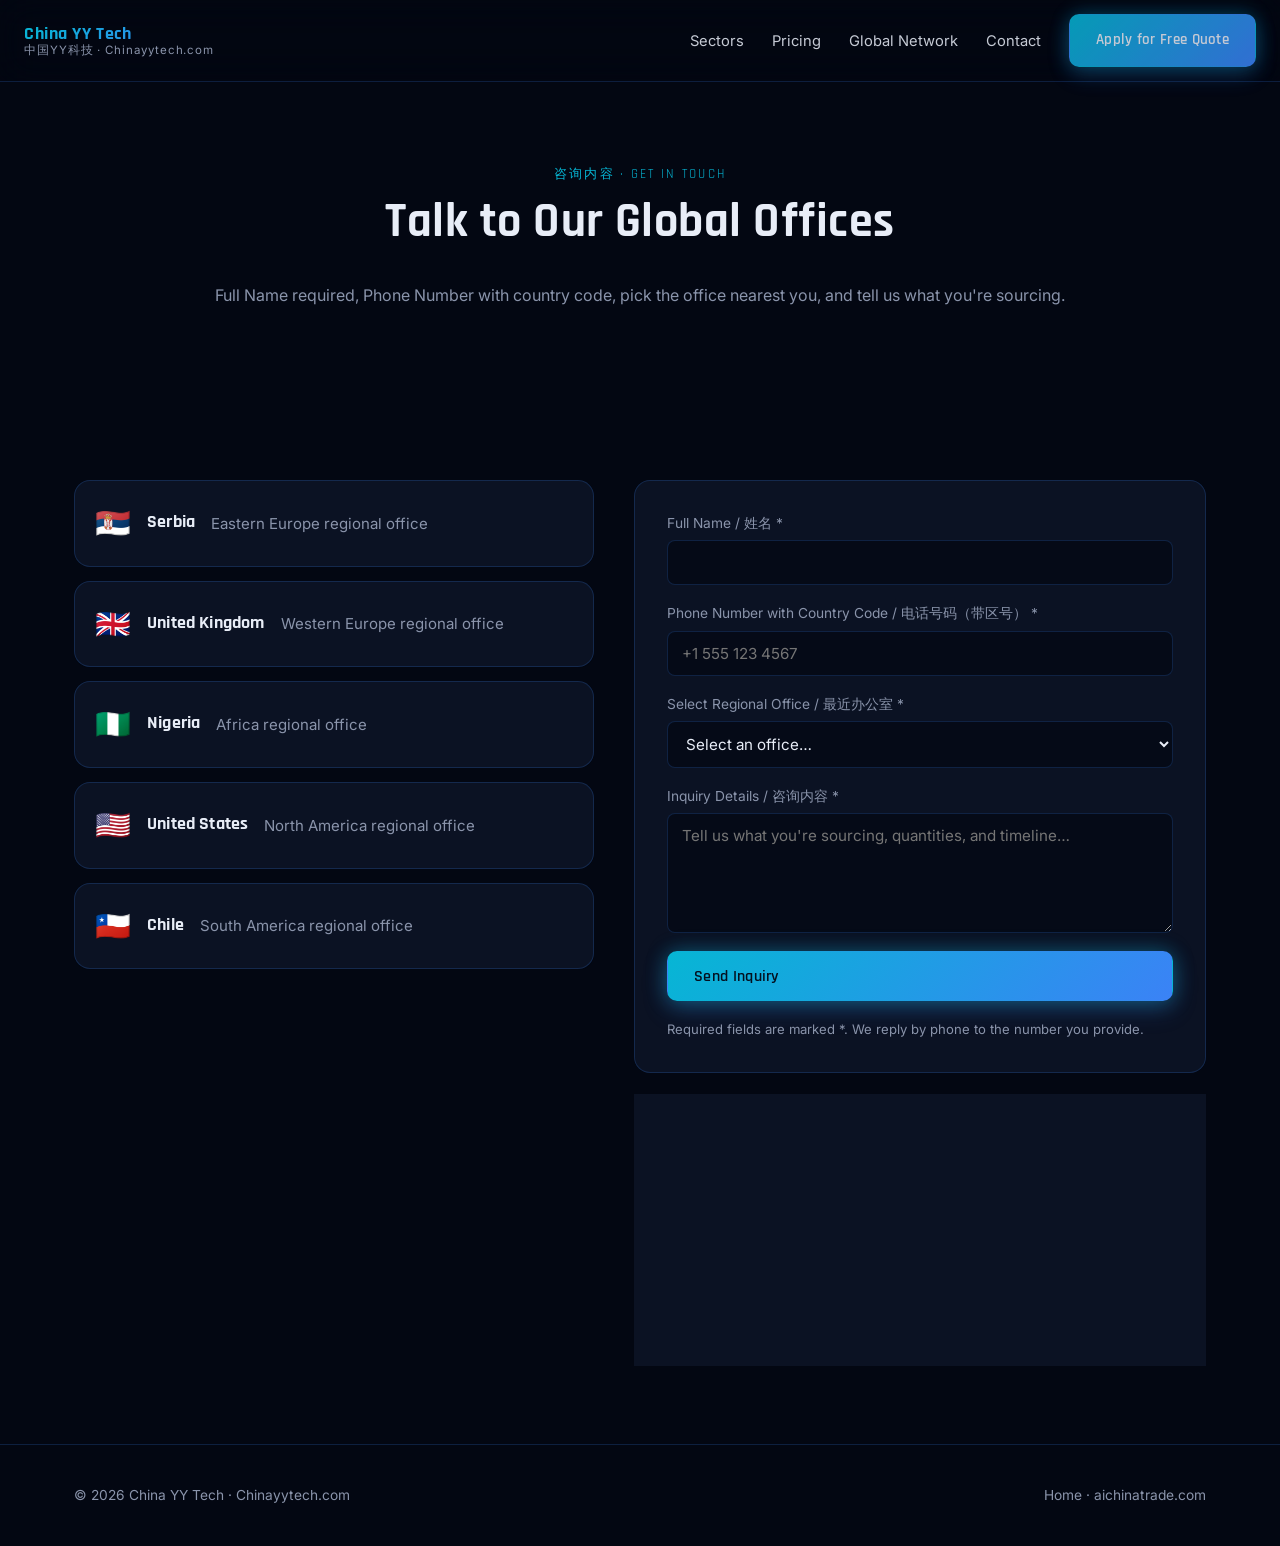
==== contact.html @ 6c22951a "Add Google Analytics (GA4 G-EFPZTMKESC) to both pages Placed high in <head>, after charset and viewp" ====
<!doctype html>
<html lang="en">
<head>
<meta charset="utf-8" />
<meta name="viewport" content="width=device-width, initial-scale=1" />
<!-- Google tag (gtag.js) -->
<script async src="https://www.googletagmanager.com/gtag/js?id=G-EFPZTMKESC"></script>
<script>
  window.dataLayer = window.dataLayer || [];
  function gtag(){dataLayer.push(arguments);}
  gtag('js', new Date());

  gtag('config', 'G-EFPZTMKESC');
</script>
<title>Contact | China YY Tech</title>
<meta name="description" content="Get a free factory-direct quotation from China YY Tech. Reach our regional offices in Serbia, the UK, Nigeria, the USA, or Chile." />
<link rel="preconnect" href="https://fonts.googleapis.com" />
<link rel="preconnect" href="https://fonts.gstatic.com" crossorigin />
<link href="https://fonts.googleapis.com/css2?family=Rajdhani:wght@600;700&family=Inter:wght@400;500;600&display=swap" rel="stylesheet" />
<link rel="stylesheet" href="css/style.css?v=__BUILD__" />
</head>
<body>

<nav class="nav">
  <div class="nav__brand">
    <strong>China YY Tech</strong>
    <span>中国YY科技 · Chinayytech.com</span>
  </div>
  <ul class="nav__links">
    <li><a href="index.html#sectors">Sectors</a></li>
    <li><a href="index.html#pricing">Pricing</a></li>
    <li><a href="index.html#network">Global Network</a></li>
    <li><a href="contact.html">Contact</a></li>
    <li><a class="btn btn-glow" href="https://www.aichinatrade.com" rel="noopener">Apply for Free Quote</a></li>
  </ul>
  <button class="nav__toggle" aria-label="Toggle navigation">☰</button>
</nav>

<header class="page-header">
  <div class="container">
    <span class="eyebrow">咨询内容 · Get in Touch</span>
    <h1>Talk to Our Global Offices</h1>
    <p>Full Name required, Phone Number with country code, pick the office nearest you, and tell us what you're sourcing.</p>
  </div>
</header>

<section>
  <div class="container contact-layout">
    <div class="offices-list">
      <div class="card office-card glass">
        <div class="icon">🇷🇸</div>
        <h3>Serbia</h3>
        <p>Eastern Europe regional office</p>
      </div>
      <div class="card office-card glass">
        <div class="icon">🇬🇧</div>
        <h3>United Kingdom</h3>
        <p>Western Europe regional office</p>
      </div>
      <div class="card office-card glass">
        <div class="icon">🇳🇬</div>
        <h3>Nigeria</h3>
        <p>Africa regional office</p>
      </div>
      <div class="card office-card glass">
        <div class="icon">🇺🇸</div>
        <h3>United States</h3>
        <p>North America regional office</p>
      </div>
      <div class="card office-card glass">
        <div class="icon">🇨🇱</div>
        <h3>Chile</h3>
        <p>South America regional office</p>
      </div>
    </div>

    <div>
      <div class="form-card glass">
      <form class="contact-form" id="inquiry-form" action="https://formsubmit.co/info@chinayytech.com" method="POST">
      <input type="text" name="_honey" class="hp-field" tabindex="-1" autocomplete="off" />
      <input type="hidden" name="_subject" value="New Inquiry from Chinayytech.com" />
      <input type="hidden" name="_template" value="table" />
      <input type="hidden" name="_captcha" value="false" />
      <input type="hidden" name="_next" value="https://www.chinayytech.com/contact.html?sent=1" />

      <div class="field">
        <label for="full_name">Full Name / 姓名 *</label>
        <input id="full_name" name="full_name" type="text" required />
      </div>

      <div class="field">
        <label for="phone_number">Phone Number with Country Code / 电话号码（带区号） *</label>
        <input id="phone_number" name="phone_number" type="tel" placeholder="+1 555 123 4567" required />
      </div>

      <div class="field">
        <label for="target_office">Select Regional Office / 最近办公室 *</label>
        <select id="target_office" name="target_office" required>
          <option value="" disabled selected>Select an office…</option>
          <option value="Serbia (Eastern Europe)">Serbia (Eastern Europe)</option>
          <option value="United Kingdom (Western Europe)">United Kingdom (Western Europe)</option>
          <option value="Nigeria (Africa)">Nigeria (Africa)</option>
          <option value="United States (North America)">United States (North America)</option>
          <option value="Chile (South America)">Chile (South America)</option>
        </select>
      </div>

      <div class="field">
        <label for="message">Inquiry Details / 咨询内容 *</label>
        <textarea id="message" name="message" required placeholder="Tell us what you're sourcing, quantities, and timeline…"></textarea>
      </div>

      <p class="form-error" id="form-error" hidden></p>
      <button type="submit" class="btn btn-glow">Send Inquiry</button>
      <p class="form-note">Required fields are marked *. We reply by phone to the number you provide.</p>
      </form>

      <div class="form-success" id="thank-you" hidden>
        <div class="form-success__mark">✓</div>
        <h2>Thank You!</h2>
        <p>Your inquiry has been sent successfully. Our regional team will contact you shortly.</p>
      </div>
      </div>

      <div class="wecom glass">
        <div class="wecom__qr">
          <img src="assets/img/wecom-qr.svg" alt="Scan to reach China YY Tech on WeChat Work" width="160" height="160" />
        </div>
        <div class="wecom__body">
          <span class="wecom__tag">企业微信 · WeChat Work</span>
          <h3>Talk to us on WeChat Work</h3>
          <p>扫码添加企业微信,直接与我们的团队对话。Scan the code with WeChat to reach our team directly — or tap the button on mobile.</p>
          <a class="btn btn-glow" href="https://work.weixin.qq.com/company/WgqGXx51LaW_o-L1_eeRPQ?wws=12289" target="_blank" rel="noopener noreferrer">
            打开企业微信 / Open WeChat Work
          </a>
        </div>
      </div>

    </div>
  </div>
</section>

<footer>
  <div class="container">
    <span>© <span id="year"></span> China YY Tech · Chinayytech.com</span>
    <span><a href="index.html">Home</a> · <a href="https://www.aichinatrade.com" rel="noopener">aichinatrade.com</a></span>
  </div>
</footer>

<script type="module" src="js/main.js?v=__BUILD__"></script>
</body>
</html>
---- css/style.css ----
:root {
  --bg: #030712;
  --bg-elevated: #0a1120;
  --glass: rgba(15, 23, 42, 0.75);
  --glass-light: rgba(15, 23, 42, 0.5);
  --border: rgba(59, 130, 246, 0.2);
  --border-hover: rgba(6, 182, 212, 0.55);
  --text: #e8edf7;
  --text-dim: #8a94ab;
  --blue: #3b82f6;
  --cyan: #06b6d4;
  --gold: #f59e0b;
  --gold-bright: #ffc04d;
  --ok: #34d399;
  --max-w: 1180px;
  --font-display: "Rajdhani", "Inter", sans-serif;
  --font-body: "Inter", -apple-system, BlinkMacSystemFont, sans-serif;
}

* { box-sizing: border-box; }

html { scroll-behavior: smooth; }

body {
  margin: 0;
  background: var(--bg);
  color: var(--text);
  font-family: var(--font-body);
  line-height: 1.55;
  -webkit-font-smoothing: antialiased;
}

h1, h2, h3, h4 {
  font-family: var(--font-display);
  font-weight: 700;
  letter-spacing: 0.01em;
  margin: 0 0 0.5em;
  color: var(--text);
}

p { margin: 0 0 1em; color: var(--text-dim); }

a { color: var(--cyan); text-decoration: none; }

img, canvas { display: block; max-width: 100%; }

.container {
  max-width: var(--max-w);
  margin: 0 auto;
  padding: 0 24px;
}

/* ---------- Glass primitive ---------- */
.glass {
  background: var(--glass);
  border: 1px solid var(--border);
  border-radius: 16px;
  backdrop-filter: blur(16px);
  -webkit-backdrop-filter: blur(16px);
  transition: border-color 0.2s ease, box-shadow 0.2s ease, transform 0.2s ease;
}
.glass:hover {
  border-color: var(--border-hover);
  box-shadow: 0 0 32px rgba(6, 182, 212, 0.12);
}

/* ---------- Nav ---------- */
.nav {
  position: fixed;
  top: 0;
  left: 0;
  right: 0;
  z-index: 50;
  display: flex;
  align-items: center;
  justify-content: space-between;
  padding: 14px 24px;
  background: rgba(3, 7, 18, 0.55);
  border-bottom: 1px solid var(--border);
  backdrop-filter: blur(18px);
  -webkit-backdrop-filter: blur(18px);
}

.nav__brand {
  display: flex;
  flex-direction: column;
  line-height: 1.1;
  color: var(--text);
}
.nav__brand strong {
  font-family: var(--font-display);
  font-size: 1.15rem;
  letter-spacing: 0.03em;
  background: linear-gradient(135deg, var(--cyan), var(--blue));
  -webkit-background-clip: text;
  background-clip: text;
  color: transparent;
}
.nav__brand span { font-size: 0.72rem; color: var(--text-dim); letter-spacing: 0.08em; }

.nav__links {
  display: flex;
  align-items: center;
  gap: 28px;
  list-style: none;
  margin: 0;
  padding: 0;
}
.nav__links a {
  color: var(--text);
  font-size: 0.92rem;
  opacity: 0.85;
}
.nav__links a:hover { opacity: 1; color: var(--cyan); }

.nav__toggle {
  display: none;
  background: none;
  border: 1px solid var(--border);
  border-radius: 8px;
  color: var(--text);
  padding: 8px 10px;
  cursor: pointer;
}

@media (max-width: 860px) {
  .nav__links {
    position: fixed;
    inset: 64px 16px auto 16px;
    flex-direction: column;
    align-items: flex-start;
    gap: 18px;
    background: var(--glass);
    border: 1px solid var(--border);
    border-radius: 12px;
    padding: 20px;
    backdrop-filter: blur(20px);
    transform: translateY(-12px);
    opacity: 0;
    pointer-events: none;
    transition: 0.2s ease;
  }
  .nav__links.is-open {
    transform: translateY(0);
    opacity: 1;
    pointer-events: auto;
  }
  .nav__toggle { display: inline-flex; }
}

/* ---------- Buttons ---------- */
.btn {
  display: inline-flex;
  align-items: center;
  gap: 8px;
  padding: 14px 26px;
  border-radius: 10px;
  font-family: var(--font-display);
  font-weight: 600;
  font-size: 0.98rem;
  letter-spacing: 0.02em;
  cursor: pointer;
  border: 1px solid transparent;
  transition: transform 0.15s ease, box-shadow 0.15s ease;
}
.btn:hover { transform: translateY(-1px); }
.btn-glow {
  background: linear-gradient(135deg, var(--cyan), var(--blue));
  color: #04101f;
  box-shadow: 0 0 20px rgba(6, 182, 212, 0.35), 0 8px 24px rgba(59, 130, 246, 0.25);
}
.btn-glow:hover { box-shadow: 0 0 32px rgba(6, 182, 212, 0.55), 0 10px 30px rgba(59, 130, 246, 0.4); }
.btn-ghost {
  background: rgba(255,255,255,0.03);
  border-color: var(--border);
  color: var(--text);
}
.btn-ghost:hover { border-color: var(--border-hover); color: var(--cyan); }

.tooltip-wrap { position: relative; display: inline-flex; }
.tooltip-wrap .tooltip-bubble {
  position: absolute;
  bottom: calc(100% + 10px);
  left: 50%;
  transform: translateX(-50%) translateY(4px);
  background: var(--bg-elevated);
  border: 1px solid var(--border);
  color: var(--text);
  font-family: var(--font-body);
  font-weight: 400;
  font-size: 0.8rem;
  white-space: nowrap;
  padding: 8px 12px;
  border-radius: 8px;
  opacity: 0;
  pointer-events: none;
  transition: 0.15s ease;
}
.tooltip-wrap:hover .tooltip-bubble { opacity: 1; transform: translateX(-50%) translateY(0); }

/* ---------- Storyboard / 3D hero ---------- */
.storyboard {
  /* Scroll length sets playback speed: this height minus one viewport is the
     whole three-phase timeline. 320vh gave each phase only ~73vh, far too fast. */
  position: relative;
  height: 1200vh;
  background: #000;
}
@media (max-width: 820px) {
  .storyboard { height: 820vh; }
}
.storyboard__stage {
  position: sticky;
  top: 0;
  height: 100vh;
  width: 100%;
  overflow: hidden;
  /* Base layer under the canvas: the stage still reads as designed if WebGL never paints. */
  background:
    radial-gradient(ellipse 70% 50% at 50% 78%, rgba(245, 158, 11, 0.18), transparent 70%),
    radial-gradient(ellipse 80% 60% at 20% 30%, rgba(30, 95, 168, 0.35), transparent 70%),
    linear-gradient(180deg, #02040a 0%, #061024 45%, #0d2c4d 72%, #02040a 100%);
}
#webgl { position: absolute; inset: 0; width: 100%; height: 100%; z-index: 0; }
.no-webgl #webgl { display: none; }

/* Vignette between the 3D scene and the copy. The subject is framed low, this
   darkens the upper band so the headline always has contrast behind it. */
.storyboard__scrim {
  position: absolute;
  inset: 0;
  z-index: 1;
  pointer-events: none;
  background:
    radial-gradient(ellipse 62% 34% at 50% 28%, rgba(3, 7, 18, 0.78), transparent 72%),
    linear-gradient(
      180deg,
      rgba(3, 7, 18, 0.9) 0%,
      rgba(3, 7, 18, 0.58) 26%,
      rgba(3, 7, 18, 0.06) 50%,
      rgba(3, 7, 18, 0.34) 80%,
      rgba(3, 7, 18, 0.82) 100%
    );
}

.storyboard__overlay {
  position: absolute;
  inset: 0;
  z-index: 2;
  text-align: center;
  pointer-events: none;
}
/* Explicit top/left rather than flex centring: these are absolutely positioned,
   so relying on the parent's justify-content would be fragile. */
.storyboard__caption {
  position: absolute;
  top: clamp(132px, 19vh, 210px);
  left: 50%;
  transform: translateX(-50%);
  width: min(720px, calc(100% - 40px));
  opacity: 0;
  transition: opacity 0.4s ease;
}
.storyboard__caption.is-active { opacity: 1; }
.storyboard__caption .eyebrow {
  color: var(--cyan);
  font-family: var(--font-display);
  letter-spacing: 0.18em;
  font-size: 0.8rem;
  text-transform: uppercase;
  margin-bottom: 10px;
  text-shadow: 0 2px 10px rgba(0, 0, 0, 0.9);
}
.storyboard__caption h1, .storyboard__caption h2 {
  font-size: clamp(1.8rem, 5vw, 3.2rem);
  text-shadow:
    0 2px 4px rgba(0, 0, 0, 0.92),
    0 6px 26px rgba(0, 0, 0, 0.85),
    0 0 70px rgba(0, 0, 0, 0.6);
}
.storyboard__caption p {
  color: #dbe3f0;
  font-size: 1.05rem;
  text-shadow: 0 2px 10px rgba(0, 0, 0, 0.95), 0 0 30px rgba(0, 0, 0, 0.8);
}

.storyboard__scroll-hint {
  position: absolute;
  bottom: 28px;
  left: 50%;
  transform: translateX(-50%);
  color: var(--text-dim);
  font-size: 0.8rem;
  letter-spacing: 0.1em;
  text-transform: uppercase;
  opacity: 0.7;
  animation: bob 2s ease-in-out infinite;
}
@keyframes bob { 0%,100% { transform: translate(-50%,0); } 50% { transform: translate(-50%,8px); } }

/* ---------- HUD phase indicator ---------- */
.hud-phases {
  position: absolute;
  top: 88px;
  left: 50%;
  transform: translateX(-50%);
  z-index: 3;
  display: flex;
  gap: 12px;
  pointer-events: none;
}
@media (max-width: 560px) {
  .hud-phases { gap: 6px; }
  .hud-phase { padding: 6px 10px; font-size: 0.66rem; }
}
.hud-phase {
  padding: 8px 16px;
  border-radius: 999px;
  font-family: var(--font-display);
  font-size: 0.78rem;
  letter-spacing: 0.08em;
  text-transform: uppercase;
  color: var(--text-dim);
  border: 1px solid var(--border);
  background: rgba(10, 17, 32, 0.55);
  backdrop-filter: blur(10px);
  transition: 0.3s ease;
}
.hud-phase.is-active {
  color: var(--cyan);
  border-color: var(--border-hover);
  box-shadow: 0 0 18px rgba(6, 182, 212, 0.3);
}

/* ---------- Sections ---------- */
section { padding: 96px 0; position: relative; }
.section-head { max-width: 680px; margin: 0 auto 56px; text-align: center; }
.section-head .eyebrow {
  display: inline-block;
  color: var(--cyan);
  font-family: var(--font-display);
  letter-spacing: 0.18em;
  font-size: 0.78rem;
  text-transform: uppercase;
  margin-bottom: 12px;
}
.section-head h2 { font-size: clamp(1.8rem, 3.6vw, 2.6rem); }

.grid-3 {
  display: grid;
  grid-template-columns: repeat(3, 1fr);
  gap: 24px;
}
@media (max-width: 860px) { .grid-3 { grid-template-columns: 1fr; } }

.card {
  padding: 28px;
}
.card .icon {
  width: 46px; height: 46px;
  border-radius: 12px;
  background: linear-gradient(135deg, var(--cyan), var(--blue));
  display: flex; align-items: center; justify-content: center;
  margin-bottom: 18px;
  font-size: 1.3rem;
  box-shadow: 0 0 16px rgba(6, 182, 212, 0.35);
}
.card h3 { font-size: 1.15rem; margin-bottom: 8px; }
.card p { margin: 0; font-size: 0.94rem; }

/* Symmetry here is structural: flex column + align-items center means every child
   is centred on the same axis and gets identical left/right space at any width. */
.pricing {
  background: radial-gradient(ellipse at top, rgba(6, 182, 212, 0.1), transparent 60%), var(--glass);
  padding: 56px 40px;
  display: flex;
  flex-direction: column;
  align-items: center;
  text-align: center;
}
.pricing > * { margin-left: auto; margin-right: auto; }
.pricing .eyebrow {
  display: block;
  color: var(--cyan);
  font-family: var(--font-display);
  letter-spacing: 0.18em;
  font-size: 0.78rem;
  text-transform: uppercase;
  margin: 0 auto 12px;
}
.pricing h2 { margin: 0 auto 26px; }
.pricing .formula {
  font-family: var(--font-display);
  font-size: clamp(1.05rem, 2.2vw, 1.55rem);
  line-height: 1.35;
  color: var(--gold-bright);
  background: rgba(245, 158, 11, 0.08);
  border: 1px solid rgba(245, 158, 11, 0.3);
  border-radius: 12px;
  padding: 20px 28px;
  width: 100%;
  max-width: 560px;
  margin: 0 auto 18px;
  text-align: center;
}
.pricing .formula small {
  display: block;
  font-family: var(--font-body);
  color: var(--text-dim);
  font-size: 0.8rem;
  margin-top: 8px;
  font-weight: 400;
}
.pricing .no-hidden {
  display: flex;
  align-items: center;
  justify-content: center;
  gap: 8px;
  color: var(--ok);
  font-size: 0.9rem;
  margin: 0 auto 30px;
  text-align: center;
}
.pricing .cta-row {
  display: flex;
  flex-direction: column;
  align-items: center;
  gap: 12px;
  width: 100%;
  margin: 0 auto;
}
.pricing .cta-note { font-size: 0.82rem; color: var(--text-dim); margin: 0 auto; max-width: 460px; }

@media (max-width: 640px) {
  .pricing { padding: 40px 20px; border-radius: 16px; }
  .pricing .formula { padding: 16px 18px; }
  .pricing .cta-row .btn { width: 100%; justify-content: center; text-align: center; }
}

.network {
  display: grid;
  grid-template-columns: repeat(5, 1fr);
  gap: 16px;
}
@media (max-width: 960px) { .network { grid-template-columns: repeat(2, 1fr); } }
@media (max-width: 560px) { .network { grid-template-columns: 1fr; } }
.network .office {
  display: block;
  padding: 20px;
  text-align: center;
  color: var(--text);
}
.network .office .flag { font-size: 1.8rem; margin-bottom: 6px; }
.network .office .region { font-size: 0.72rem; letter-spacing: 0.1em; text-transform: uppercase; color: var(--cyan); }
.network .office .place { font-family: var(--font-display); font-size: 1.1rem; margin-top: 4px; }

footer {
  border-top: 1px solid var(--border);
  padding: 40px 0;
  color: var(--text-dim);
  font-size: 0.86rem;
}
footer .container { display: flex; justify-content: space-between; align-items: center; flex-wrap: wrap; gap: 12px; }
footer a { color: var(--text-dim); }
footer a:hover { color: var(--cyan); }

/* ---------- Contact page ---------- */
.page-header { padding: 160px 0 60px; text-align: center; }
.page-header .eyebrow { color: var(--cyan); font-family: var(--font-display); letter-spacing: 0.18em; font-size: 0.8rem; text-transform: uppercase; }
.page-header h1 { font-size: clamp(2rem, 4.5vw, 3rem); }

.contact-layout {
  display: grid;
  grid-template-columns: 1fr 1.1fr;
  gap: 40px;
  align-items: start;
}
@media (max-width: 900px) { .contact-layout { grid-template-columns: 1fr; } }

.offices-list { display: flex; flex-direction: column; gap: 14px; }
.offices-list .card { display: flex; align-items: center; gap: 16px; padding: 20px; text-align: left; }
.offices-list .card .icon { margin-bottom: 0; flex-shrink: 0; background: none; box-shadow: none; font-size: 1.8rem; width: auto; height: auto; }
.offices-list .card h3 { margin-bottom: 2px; }
.offices-list .card p { margin: 0; }

.form-card { overflow: hidden; }

form.contact-form {
  padding: 32px;
  display: flex;
  flex-direction: column;
  gap: 18px;
}
.field { display: flex; flex-direction: column; gap: 6px; }
.field label { font-size: 0.86rem; color: var(--text-dim); }
.field input, .field select, .field textarea {
  background: rgba(3, 7, 18, 0.6);
  border: 1px solid var(--border);
  border-radius: 8px;
  padding: 12px 14px;
  color: var(--text);
  font-family: var(--font-body);
  font-size: 0.95rem;
}
.field input:focus, .field select:focus, .field textarea:focus {
  outline: none;
  border-color: var(--border-hover);
  box-shadow: 0 0 0 3px rgba(6, 182, 212, 0.15);
}
.field textarea { min-height: 120px; resize: vertical; }
.hp-field { position: absolute; left: -9999px; opacity: 0; }

.form-note { font-size: 0.82rem; color: var(--text-dim); margin: 0; }

.form-success {
  padding: 64px 32px;
  text-align: center;
}
.form-success__mark {
  width: 64px;
  height: 64px;
  margin: 0 auto 20px;
  border-radius: 50%;
  display: flex;
  align-items: center;
  justify-content: center;
  font-size: 1.9rem;
  color: #04101f;
  background: linear-gradient(135deg, #6ee7b7, var(--ok));
  box-shadow: 0 0 30px rgba(52, 211, 153, 0.45);
}
.form-success h2 { font-size: 1.6rem; margin-bottom: 10px; }
.form-success p { max-width: 380px; margin: 0 auto; }

/* ---------- WeChat Work card ---------- */
.wecom {
  display: flex;
  align-items: center;
  gap: 26px;
  padding: 26px;
  margin-top: 22px;
}
.wecom__qr {
  flex: 0 0 160px;
  width: 160px;
  height: 160px;
  padding: 10px;
  border-radius: 12px;
  background: #fff;
  line-height: 0;
}
.wecom__qr img { width: 100%; height: 100%; display: block; }
.wecom__body { min-width: 0; }
.wecom__tag {
  display: block;
  color: var(--cyan);
  font-family: var(--font-display);
  letter-spacing: 0.14em;
  font-size: 0.74rem;
  text-transform: uppercase;
  margin-bottom: 6px;
}
.wecom__body h3 { font-size: 1.2rem; margin-bottom: 8px; }
.wecom__body p { font-size: 0.9rem; margin-bottom: 16px; }

@media (max-width: 640px) {
  .wecom { flex-direction: column; align-items: flex-start; gap: 18px; }
  .wecom__qr { align-self: center; }
  .wecom .btn { width: 100%; justify-content: center; }
}

.form-error {
  background: rgba(239, 68, 68, 0.1);
  border: 1px solid rgba(239, 68, 68, 0.4);
  border-radius: 10px;
  padding: 12px 14px;
  color: #fca5a5;
  font-size: 0.86rem;
  margin: 0;
}
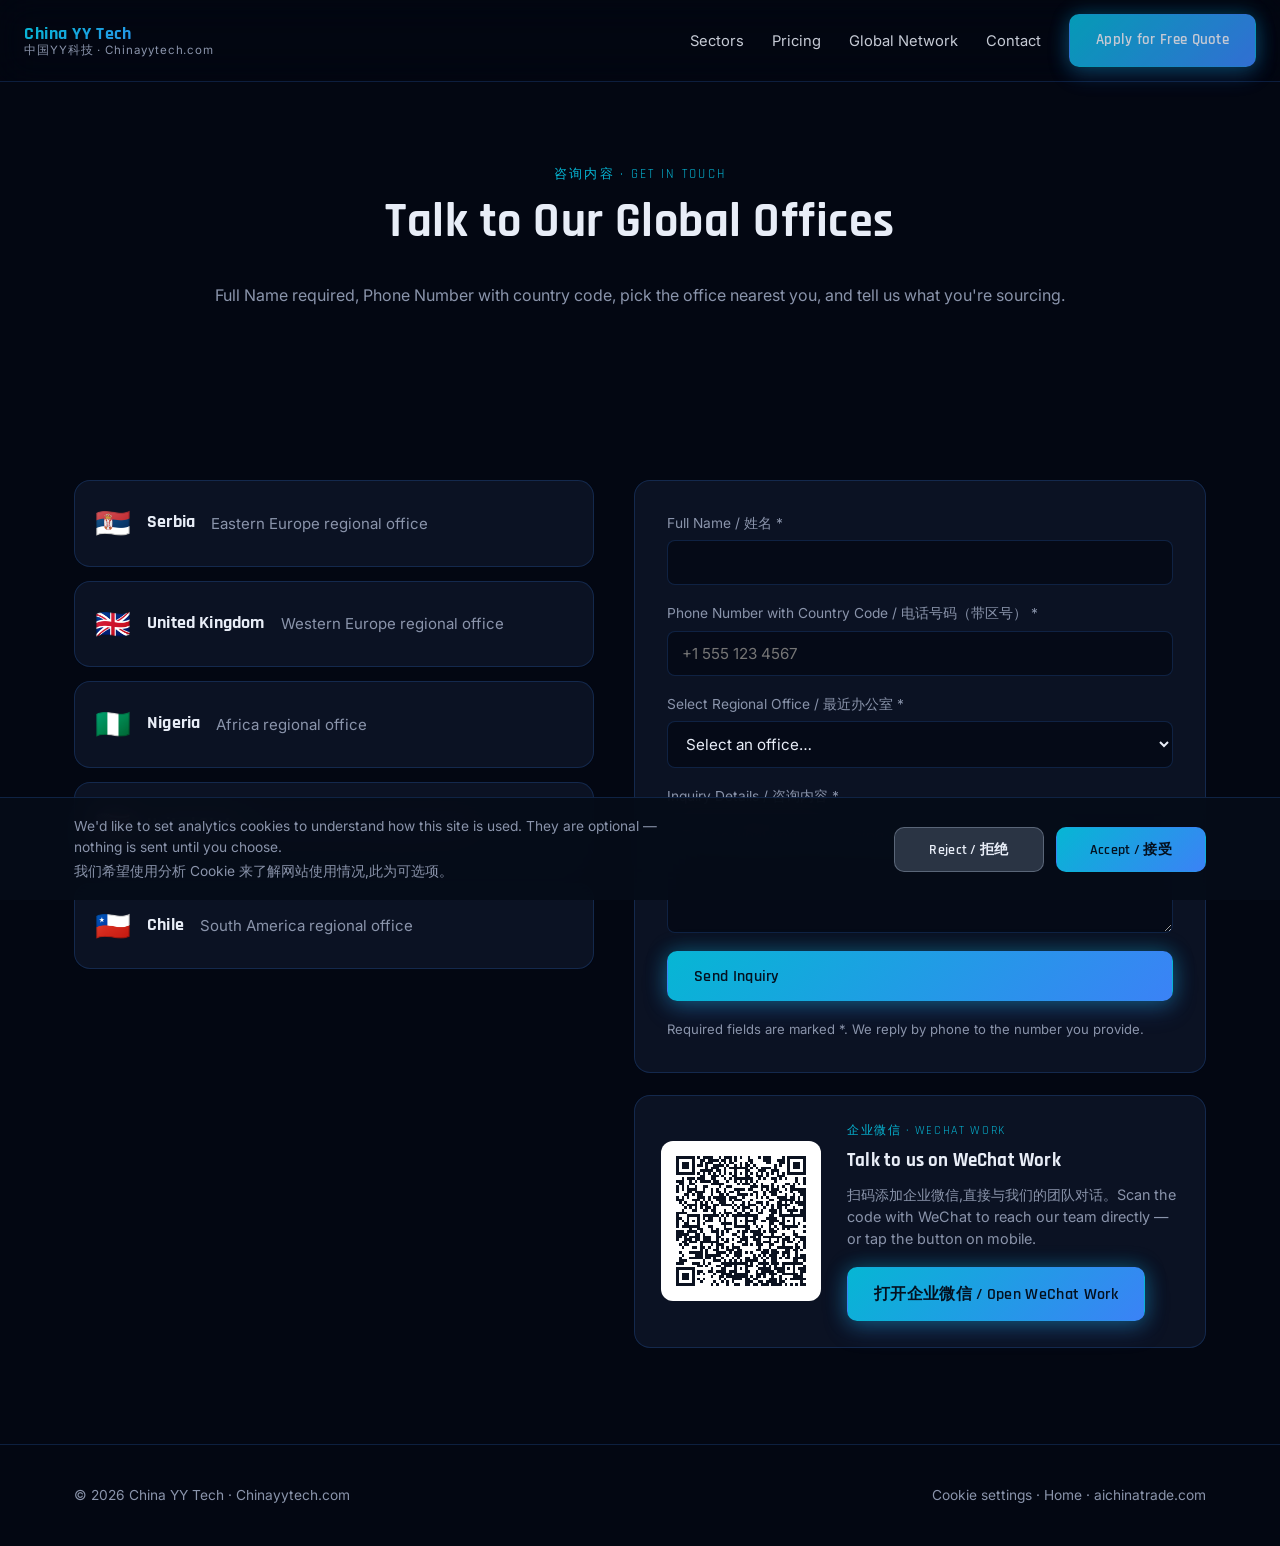
==== commit b23b1a28: "Gate Google Analytics behind a cookie consent banner GA4 was loading unconditionally, which does not" ====
--- a/contact.html
+++ b/contact.html
@@ -3,14 +3,16 @@
 <head>
 <meta charset="utf-8" />
 <meta name="viewport" content="width=device-width, initial-scale=1" />
-<!-- Google tag (gtag.js) -->
-<script async src="https://www.googletagmanager.com/gtag/js?id=G-EFPZTMKESC"></script>
+<!-- Google tag (gtag.js) - gated on consent; the loader is injected by js/consent.js -->
 <script>
   window.dataLayer = window.dataLayer || [];
   function gtag(){dataLayer.push(arguments);}
-  gtag('js', new Date());
-
-  gtag('config', 'G-EFPZTMKESC');
+  gtag('consent', 'default', {
+    ad_storage: 'denied',
+    ad_user_data: 'denied',
+    ad_personalization: 'denied',
+    analytics_storage: 'denied'
+  });
 </script>
 <title>Contact | China YY Tech</title>
 <meta name="description" content="Get a free factory-direct quotation from China YY Tech. Reach our regional offices in Serbia, the UK, Nigeria, the USA, or Chile." />
@@ -143,10 +145,26 @@
 <footer>
   <div class="container">
     <span>© <span id="year"></span> China YY Tech · Chinayytech.com</span>
-    <span><a href="index.html">Home</a> · <a href="https://www.aichinatrade.com" rel="noopener">aichinatrade.com</a></span>
+    <span><a class="cookie-settings" href="#">Cookie settings</a> · <a href="index.html">Home</a> · <a href="https://www.aichinatrade.com" rel="noopener">aichinatrade.com</a></span>
   </div>
 </footer>
 
+<div class="cookie-banner" id="cookie-banner" role="dialog" aria-live="polite"
+     aria-label="Cookie preferences / Cookie 偏好设置" hidden>
+  <div class="cookie-banner__inner">
+    <p class="cookie-banner__text">
+      We'd like to set analytics cookies to understand how this site is used. They are
+      optional — nothing is sent until you choose.
+      <span lang="zh">我们希望使用分析 Cookie 来了解网站使用情况,此为可选项。</span>
+    </p>
+    <div class="cookie-banner__actions">
+      <button type="button" class="btn cookie-btn" id="cookie-reject">Reject / 拒绝</button>
+      <button type="button" class="btn cookie-btn cookie-btn--accept" id="cookie-accept">Accept / 接受</button>
+    </div>
+  </div>
+</div>
+
+<script defer src="js/consent.js?v=__BUILD__"></script>
 <script type="module" src="js/main.js?v=__BUILD__"></script>
 </body>
 </html>
--- a/css/style.css
+++ b/css/style.css
@@ -532,6 +532,61 @@
 .form-success h2 { font-size: 1.6rem; margin-bottom: 10px; }
 .form-success p { max-width: 380px; margin: 0 auto; }
 
+/* ---------- Cookie consent ---------- */
+.cookie-banner {
+  position: fixed;
+  left: 0;
+  right: 0;
+  bottom: 0;
+  z-index: 80;
+  background: rgba(6, 12, 24, 0.93);
+  border-top: 1px solid var(--border);
+  backdrop-filter: blur(18px);
+  -webkit-backdrop-filter: blur(18px);
+}
+.cookie-banner[hidden] { display: none; }
+.cookie-banner__inner {
+  max-width: var(--max-w);
+  margin: 0 auto;
+  padding: 18px 24px;
+  display: flex;
+  align-items: center;
+  justify-content: space-between;
+  gap: 24px;
+}
+.cookie-banner__text {
+  margin: 0;
+  font-size: 0.86rem;
+  color: var(--text-dim);
+  max-width: 68ch;
+}
+.cookie-banner__text span[lang="zh"] { display: block; margin-top: 2px; }
+.cookie-banner__actions { display: flex; gap: 12px; flex-shrink: 0; }
+
+/* Both options are the same size and weight: rejecting has to be as easy as
+   accepting, so the decline button is not a faint ghost. */
+.cookie-btn {
+  min-width: 150px;
+  justify-content: center;
+  padding: 12px 20px;
+  font-size: 0.9rem;
+  background: var(--steel-light, #2a3444);
+  border-color: rgba(148, 163, 184, 0.45);
+  color: var(--text);
+}
+.cookie-btn:hover { border-color: var(--text-dim); }
+.cookie-btn--accept {
+  background: linear-gradient(135deg, var(--cyan), var(--blue));
+  border-color: transparent;
+  color: #04101f;
+}
+
+@media (max-width: 760px) {
+  .cookie-banner__inner { flex-direction: column; align-items: stretch; gap: 14px; padding: 16px 18px; }
+  .cookie-banner__actions { width: 100%; }
+  .cookie-btn { flex: 1; min-width: 0; }
+}
+
 /* ---------- WeChat Work card ---------- */
 .wecom {
   display: flex;
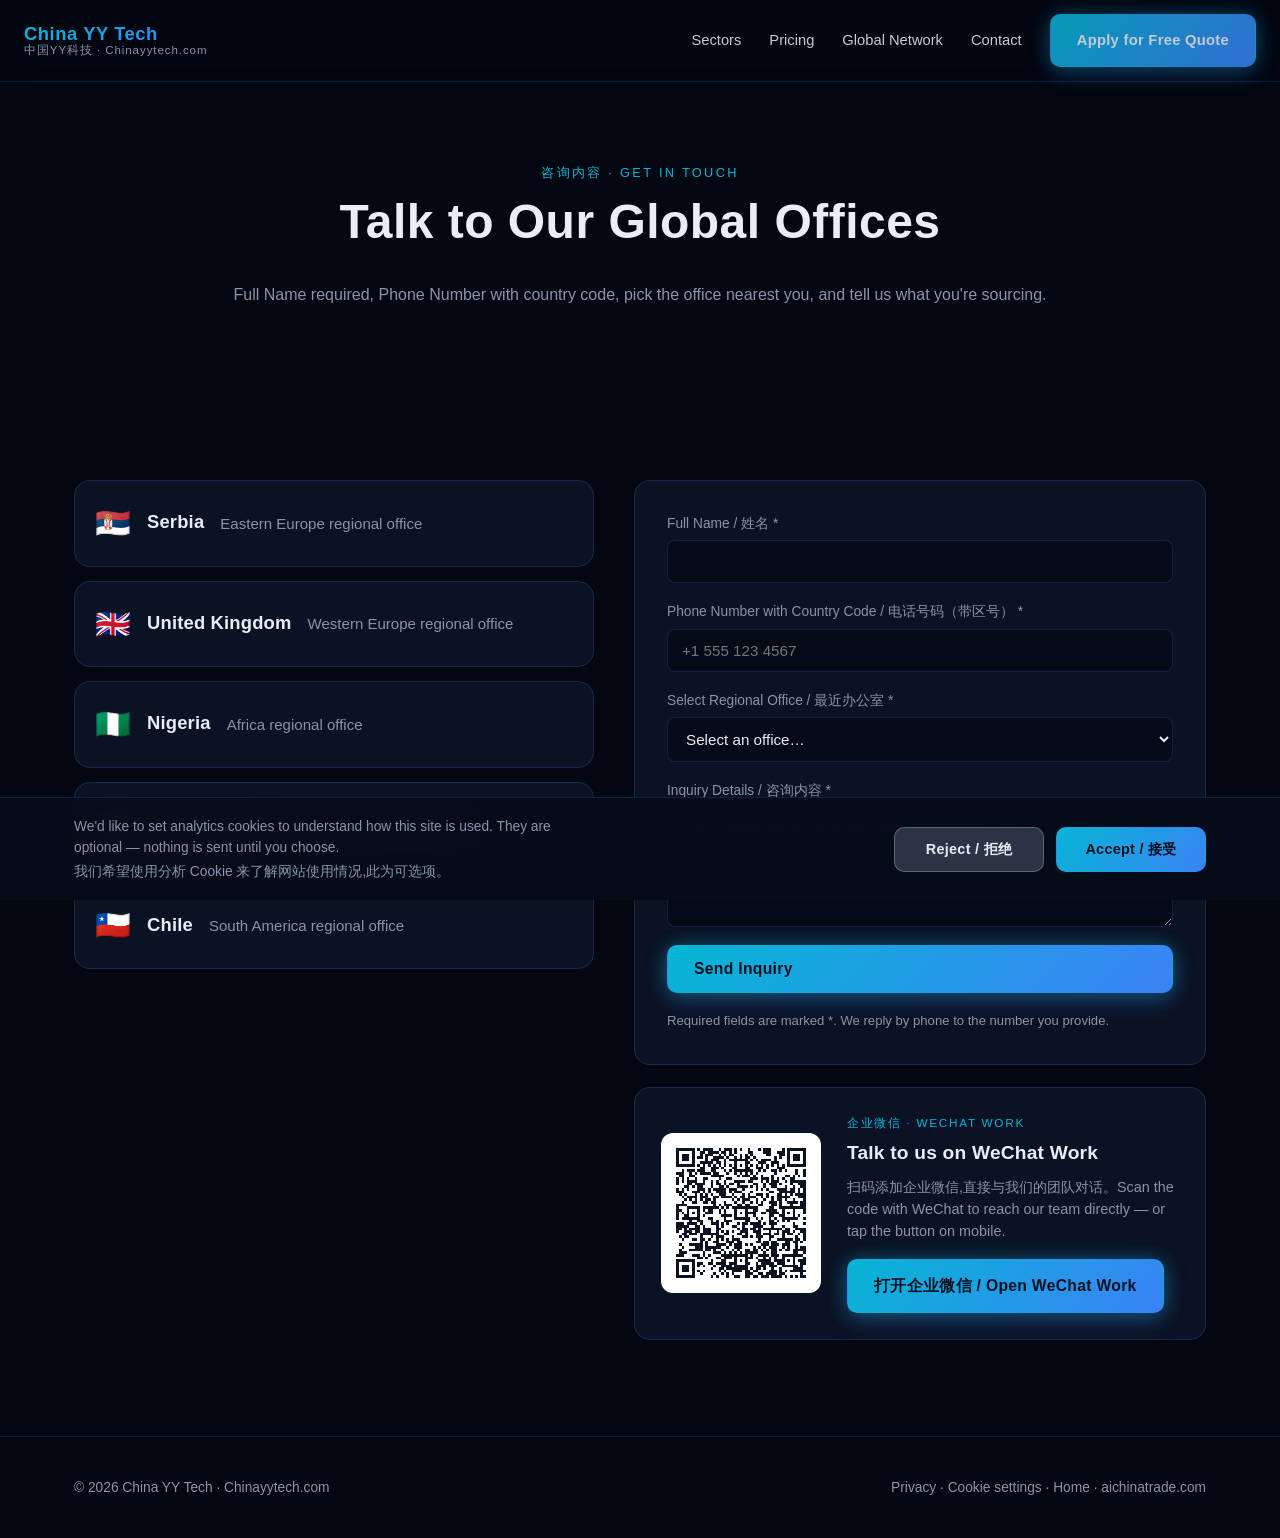
==== commit 38714c75: "Add privacy & cookie policy, and self-host the web fonts Self-hosting the fonts first, because the p" ====
--- a/contact.html
+++ b/contact.html
@@ -16,9 +16,7 @@
 </script>
 <title>Contact | China YY Tech</title>
 <meta name="description" content="Get a free factory-direct quotation from China YY Tech. Reach our regional offices in Serbia, the UK, Nigeria, the USA, or Chile." />
-<link rel="preconnect" href="https://fonts.googleapis.com" />
-<link rel="preconnect" href="https://fonts.gstatic.com" crossorigin />
-<link href="https://fonts.googleapis.com/css2?family=Rajdhani:wght@600;700&family=Inter:wght@400;500;600&display=swap" rel="stylesheet" />
+<link rel="stylesheet" href="css/fonts.css?v=__BUILD__" />
 <link rel="stylesheet" href="css/style.css?v=__BUILD__" />
 </head>
 <body>
@@ -145,7 +143,7 @@
 <footer>
   <div class="container">
     <span>© <span id="year"></span> China YY Tech · Chinayytech.com</span>
-    <span><a class="cookie-settings" href="#">Cookie settings</a> · <a href="index.html">Home</a> · <a href="https://www.aichinatrade.com" rel="noopener">aichinatrade.com</a></span>
+    <span><a href="privacy.html">Privacy</a> · <a class="cookie-settings" href="#">Cookie settings</a> · <a href="index.html">Home</a> · <a href="https://www.aichinatrade.com" rel="noopener">aichinatrade.com</a></span>
   </div>
 </footer>
 
--- a/css/fonts.css
+++ b/css/fonts.css
@@ -0,0 +1,102 @@
+/* Self-hosted so no visitor IP reaches Google before consent, and so the
+   site renders in mainland China where Google Fonts is unreachable. */
+
+/* latin-ext */
+@font-face {
+  font-family: 'Inter';
+  font-style: normal;
+  font-weight: 400;
+  font-display: swap;
+  src: url(../fonts/inter-400-latin-ext.woff2) format('woff2');
+  unicode-range: U+0100-02BA, U+02BD-02C5, U+02C7-02CC, U+02CE-02D7, U+02DD-02FF, U+0304, U+0308, U+0329, U+1D00-1DBF, U+1E00-1E9F, U+1EF2-1EFF, U+2020, U+20A0-20AB, U+20AD-20C4, U+2113, U+2C60-2C7F, U+A720-A7FF;
+}
+
+/* latin */
+@font-face {
+  font-family: 'Inter';
+  font-style: normal;
+  font-weight: 400;
+  font-display: swap;
+  src: url(../fonts/inter-400-latin.woff2) format('woff2');
+  unicode-range: U+0000-00FF, U+0131, U+0152-0153, U+02BB-02BC, U+02C6, U+02DA, U+02DC, U+0304, U+0308, U+0329, U+2000-206F, U+20AC, U+2122, U+2191, U+2193, U+2212, U+2215, U+FEFF, U+FFFD;
+}
+
+/* latin-ext */
+@font-face {
+  font-family: 'Inter';
+  font-style: normal;
+  font-weight: 500;
+  font-display: swap;
+  src: url(../fonts/inter-500-latin-ext.woff2) format('woff2');
+  unicode-range: U+0100-02BA, U+02BD-02C5, U+02C7-02CC, U+02CE-02D7, U+02DD-02FF, U+0304, U+0308, U+0329, U+1D00-1DBF, U+1E00-1E9F, U+1EF2-1EFF, U+2020, U+20A0-20AB, U+20AD-20C4, U+2113, U+2C60-2C7F, U+A720-A7FF;
+}
+
+/* latin */
+@font-face {
+  font-family: 'Inter';
+  font-style: normal;
+  font-weight: 500;
+  font-display: swap;
+  src: url(../fonts/inter-500-latin.woff2) format('woff2');
+  unicode-range: U+0000-00FF, U+0131, U+0152-0153, U+02BB-02BC, U+02C6, U+02DA, U+02DC, U+0304, U+0308, U+0329, U+2000-206F, U+20AC, U+2122, U+2191, U+2193, U+2212, U+2215, U+FEFF, U+FFFD;
+}
+
+/* latin-ext */
+@font-face {
+  font-family: 'Inter';
+  font-style: normal;
+  font-weight: 600;
+  font-display: swap;
+  src: url(../fonts/inter-600-latin-ext.woff2) format('woff2');
+  unicode-range: U+0100-02BA, U+02BD-02C5, U+02C7-02CC, U+02CE-02D7, U+02DD-02FF, U+0304, U+0308, U+0329, U+1D00-1DBF, U+1E00-1E9F, U+1EF2-1EFF, U+2020, U+20A0-20AB, U+20AD-20C4, U+2113, U+2C60-2C7F, U+A720-A7FF;
+}
+
+/* latin */
+@font-face {
+  font-family: 'Inter';
+  font-style: normal;
+  font-weight: 600;
+  font-display: swap;
+  src: url(../fonts/inter-600-latin.woff2) format('woff2');
+  unicode-range: U+0000-00FF, U+0131, U+0152-0153, U+02BB-02BC, U+02C6, U+02DA, U+02DC, U+0304, U+0308, U+0329, U+2000-206F, U+20AC, U+2122, U+2191, U+2193, U+2212, U+2215, U+FEFF, U+FFFD;
+}
+
+/* latin-ext */
+@font-face {
+  font-family: 'Rajdhani';
+  font-style: normal;
+  font-weight: 600;
+  font-display: swap;
+  src: url(../fonts/rajdhani-600-latin-ext.woff2) format('woff2');
+  unicode-range: U+0100-02BA, U+02BD-02C5, U+02C7-02CC, U+02CE-02D7, U+02DD-02FF, U+0304, U+0308, U+0329, U+1D00-1DBF, U+1E00-1E9F, U+1EF2-1EFF, U+2020, U+20A0-20AB, U+20AD-20C4, U+2113, U+2C60-2C7F, U+A720-A7FF;
+}
+
+/* latin */
+@font-face {
+  font-family: 'Rajdhani';
+  font-style: normal;
+  font-weight: 600;
+  font-display: swap;
+  src: url(../fonts/rajdhani-600-latin.woff2) format('woff2');
+  unicode-range: U+0000-00FF, U+0131, U+0152-0153, U+02BB-02BC, U+02C6, U+02DA, U+02DC, U+0304, U+0308, U+0329, U+2000-206F, U+20AC, U+2122, U+2191, U+2193, U+2212, U+2215, U+FEFF, U+FFFD;
+}
+
+/* latin-ext */
+@font-face {
+  font-family: 'Rajdhani';
+  font-style: normal;
+  font-weight: 700;
+  font-display: swap;
+  src: url(../fonts/rajdhani-700-latin-ext.woff2) format('woff2');
+  unicode-range: U+0100-02BA, U+02BD-02C5, U+02C7-02CC, U+02CE-02D7, U+02DD-02FF, U+0304, U+0308, U+0329, U+1D00-1DBF, U+1E00-1E9F, U+1EF2-1EFF, U+2020, U+20A0-20AB, U+20AD-20C4, U+2113, U+2C60-2C7F, U+A720-A7FF;
+}
+
+/* latin */
+@font-face {
+  font-family: 'Rajdhani';
+  font-style: normal;
+  font-weight: 700;
+  font-display: swap;
+  src: url(../fonts/rajdhani-700-latin.woff2) format('woff2');
+  unicode-range: U+0000-00FF, U+0131, U+0152-0153, U+02BB-02BC, U+02C6, U+02DA, U+02DC, U+0304, U+0308, U+0329, U+2000-206F, U+20AC, U+2122, U+2191, U+2193, U+2212, U+2215, U+FEFF, U+FFFD;
+}
--- a/css/style.css
+++ b/css/style.css
@@ -532,6 +532,62 @@
 .form-success h2 { font-size: 1.6rem; margin-bottom: 10px; }
 .form-success p { max-width: 380px; margin: 0 auto; }
 
+/* ---------- Legal document pages ---------- */
+.doc { padding-top: 0; }
+.doc .container { max-width: 820px; }
+.doc h2 {
+  font-size: 1.3rem;
+  margin: 42px 0 12px;
+  padding-top: 20px;
+  border-top: 1px solid var(--border);
+}
+.doc h3 { font-size: 1.02rem; margin: 22px 0 8px; color: var(--text); }
+.doc p, .doc li { font-size: 0.94rem; line-height: 1.7; }
+.doc ul { padding-left: 20px; margin: 0 0 16px; }
+.doc li { margin-bottom: 8px; color: var(--text-dim); }
+.doc code {
+  font-family: ui-monospace, "SFMono-Regular", Menlo, Consolas, monospace;
+  font-size: 0.86em;
+  background: rgba(6, 182, 212, 0.1);
+  border: 1px solid var(--border);
+  border-radius: 5px;
+  padding: 1px 6px;
+  color: var(--cyan);
+}
+.doc__meta { color: var(--text-dim); font-size: 0.84rem; }
+.doc__todo {
+  background: rgba(245, 158, 11, 0.09);
+  border: 1px solid rgba(245, 158, 11, 0.4);
+  border-radius: 12px;
+  padding: 16px 18px;
+  color: var(--text-dim);
+  font-size: 0.88rem;
+}
+.doc__todo strong { color: var(--gold-bright); }
+.doc__fill {
+  background: rgba(245, 158, 11, 0.18);
+  border-bottom: 1px dashed var(--gold);
+  color: var(--gold-bright);
+  padding: 0 4px;
+  border-radius: 3px;
+}
+.doc__table-wrap { overflow-x: auto; margin: 0 0 18px; }
+.doc__table { width: 100%; border-collapse: collapse; font-size: 0.86rem; min-width: 640px; }
+.doc__table th, .doc__table td {
+  text-align: left;
+  vertical-align: top;
+  padding: 11px 13px;
+  border-bottom: 1px solid var(--border);
+}
+.doc__table th {
+  color: var(--cyan);
+  font-family: var(--font-display);
+  letter-spacing: 0.06em;
+  text-transform: uppercase;
+  font-size: 0.74rem;
+}
+.doc__table td { color: var(--text-dim); }
+
 /* ---------- Cookie consent ---------- */
 .cookie-banner {
   position: fixed;
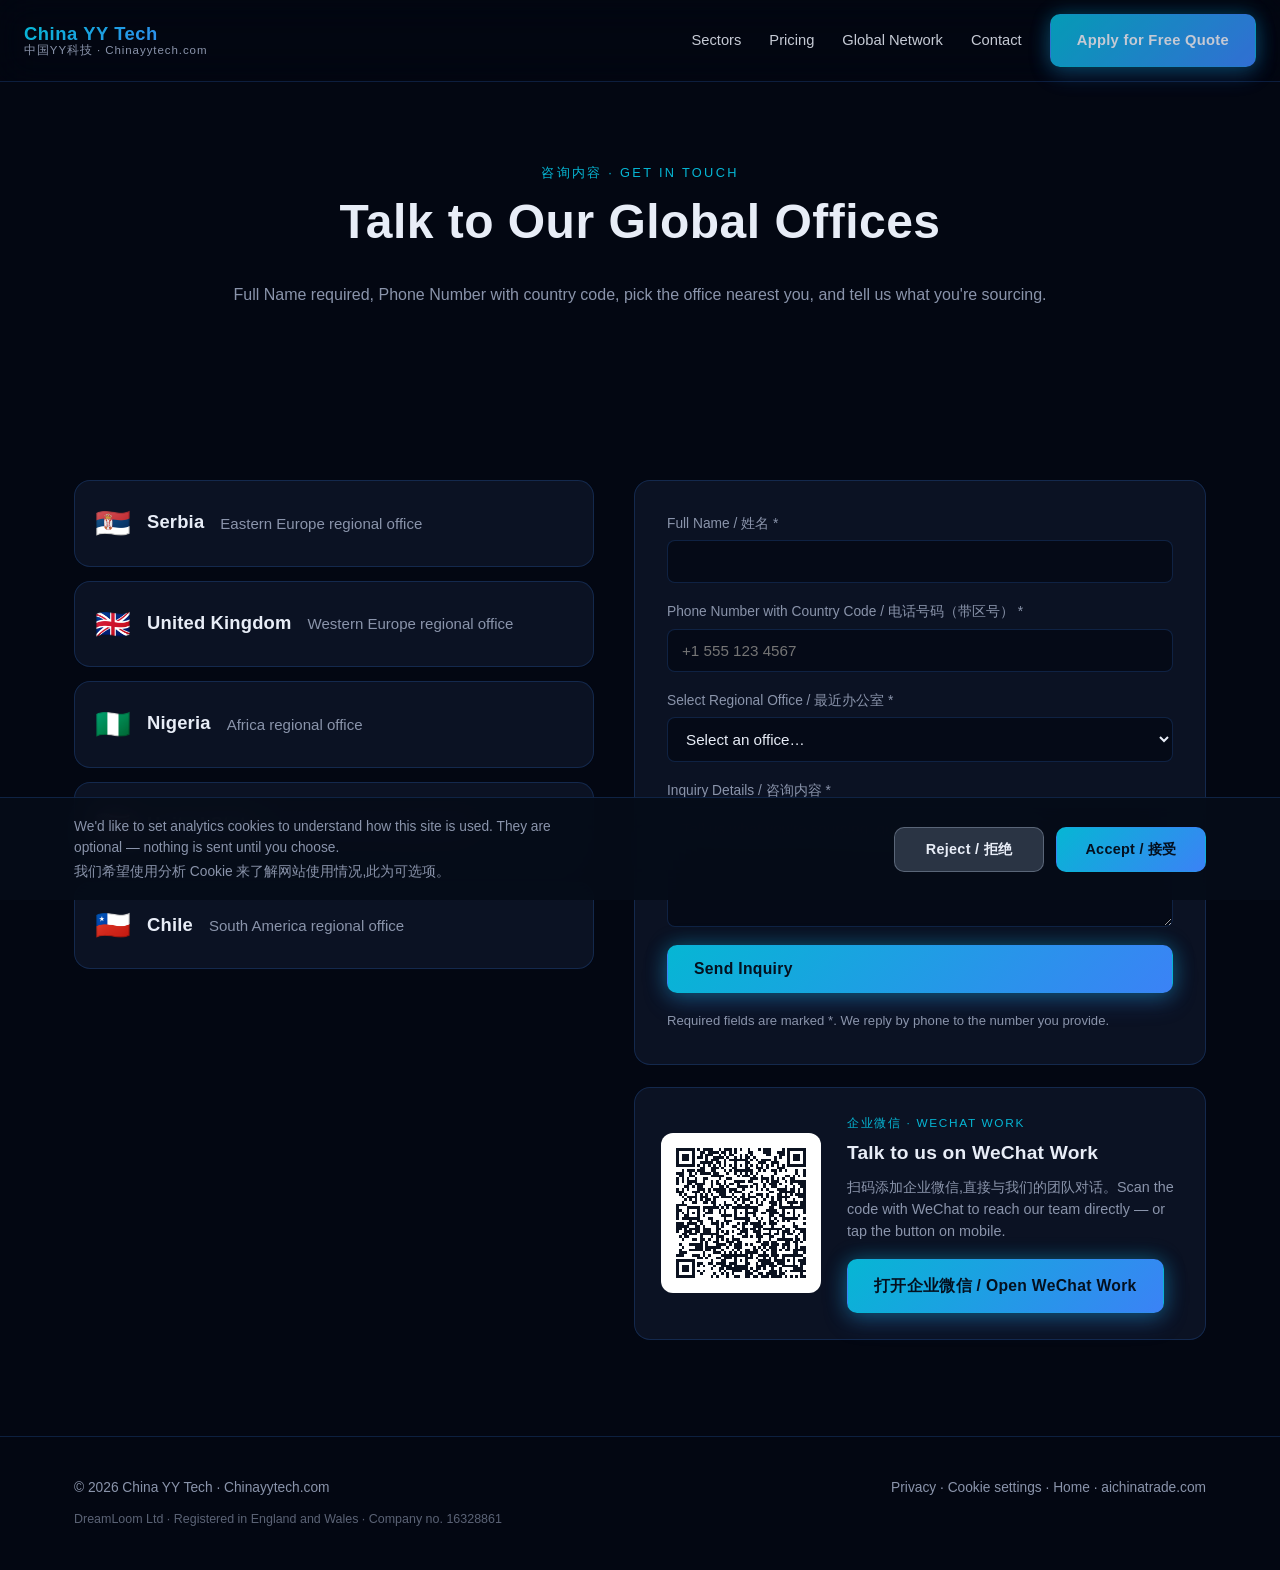
==== commit aaf8ffa7: "Fill in controller details for DreamLoom Ltd and add trading disclosure The certificate gives the en" ====
--- a/contact.html
+++ b/contact.html
@@ -144,6 +144,7 @@
   <div class="container">
     <span>© <span id="year"></span> China YY Tech · Chinayytech.com</span>
     <span><a href="privacy.html">Privacy</a> · <a class="cookie-settings" href="#">Cookie settings</a> · <a href="index.html">Home</a> · <a href="https://www.aichinatrade.com" rel="noopener">aichinatrade.com</a></span>
+    <span class="footer__legal">DreamLoom Ltd · Registered in England and Wales · Company no. 16328861</span>
   </div>
 </footer>
 
--- a/css/style.css
+++ b/css/style.css
@@ -463,6 +463,12 @@
 footer .container { display: flex; justify-content: space-between; align-items: center; flex-wrap: wrap; gap: 12px; }
 footer a { color: var(--text-dim); }
 footer a:hover { color: var(--cyan); }
+.footer__legal {
+  flex-basis: 100%;
+  font-size: 0.78rem;
+  opacity: 0.65;
+  /* Companies Act 2006 trading disclosure: registered name, number and place. */
+}
 
 /* ---------- Contact page ---------- */
 .page-header { padding: 160px 0 60px; text-align: center; }
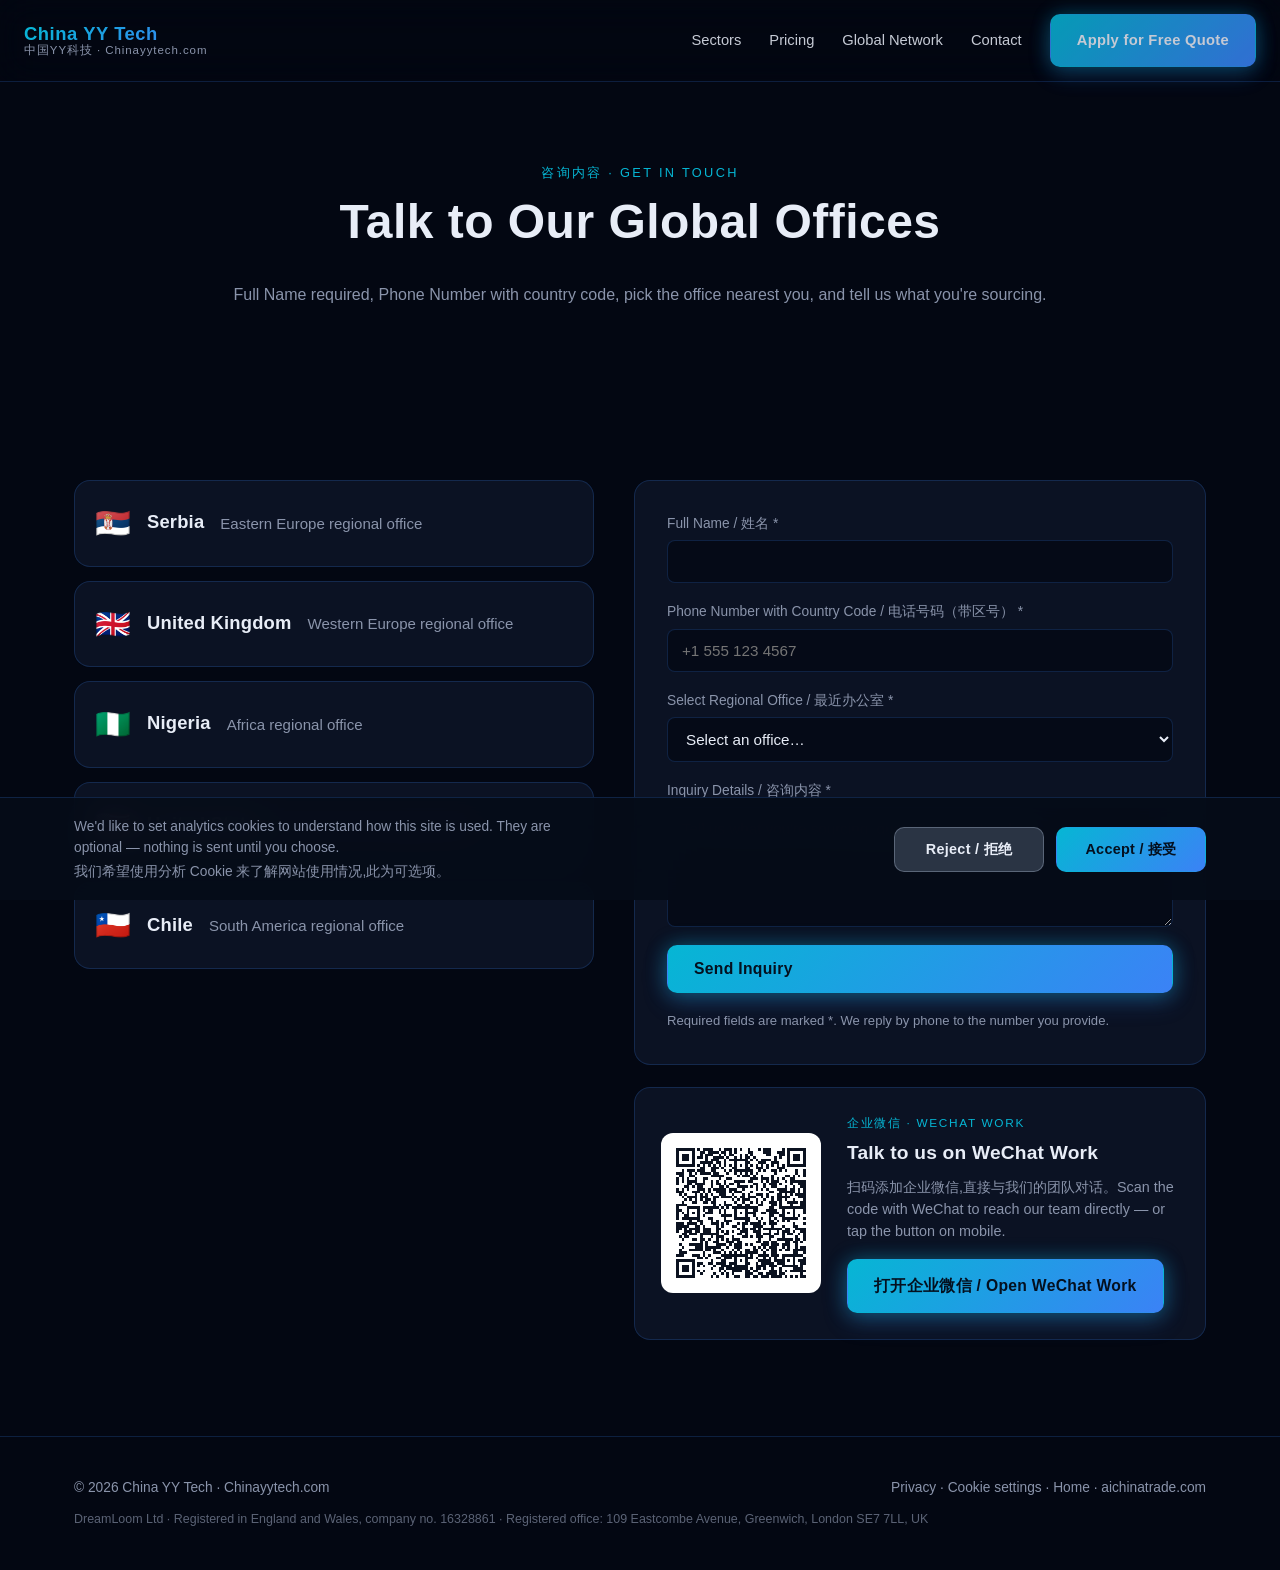
==== commit 8335ad34: "Fill in DreamLoom Ltd's registered office address Completes the trading disclosure: UK law (Companie" ====
--- a/contact.html
+++ b/contact.html
@@ -16,8 +16,8 @@
 </script>
 <title>Contact | China YY Tech</title>
 <meta name="description" content="Get a free factory-direct quotation from China YY Tech. Reach our regional offices in Serbia, the UK, Nigeria, the USA, or Chile." />
-<link rel="stylesheet" href="css/fonts.css?v=__BUILD__" />
-<link rel="stylesheet" href="css/style.css?v=__BUILD__" />
+<link rel="stylesheet" href="css/fonts.css?v=5f98d1577d96" />
+<link rel="stylesheet" href="css/style.css?v=5f98d1577d96" />
 </head>
 <body>
 
@@ -144,7 +144,7 @@
   <div class="container">
     <span>© <span id="year"></span> China YY Tech · Chinayytech.com</span>
     <span><a href="privacy.html">Privacy</a> · <a class="cookie-settings" href="#">Cookie settings</a> · <a href="index.html">Home</a> · <a href="https://www.aichinatrade.com" rel="noopener">aichinatrade.com</a></span>
-    <span class="footer__legal">DreamLoom Ltd · Registered in England and Wales · Company no. 16328861</span>
+    <span class="footer__legal">DreamLoom Ltd · Registered in England and Wales, company no. 16328861 · Registered office: 109 Eastcombe Avenue, Greenwich, London SE7 7LL, UK</span>
   </div>
 </footer>
 
@@ -163,7 +163,7 @@
   </div>
 </div>
 
-<script defer src="js/consent.js?v=__BUILD__"></script>
-<script type="module" src="js/main.js?v=__BUILD__"></script>
+<script defer src="js/consent.js?v=5f98d1577d96"></script>
+<script type="module" src="js/main.js?v=5f98d1577d96"></script>
 </body>
 </html>
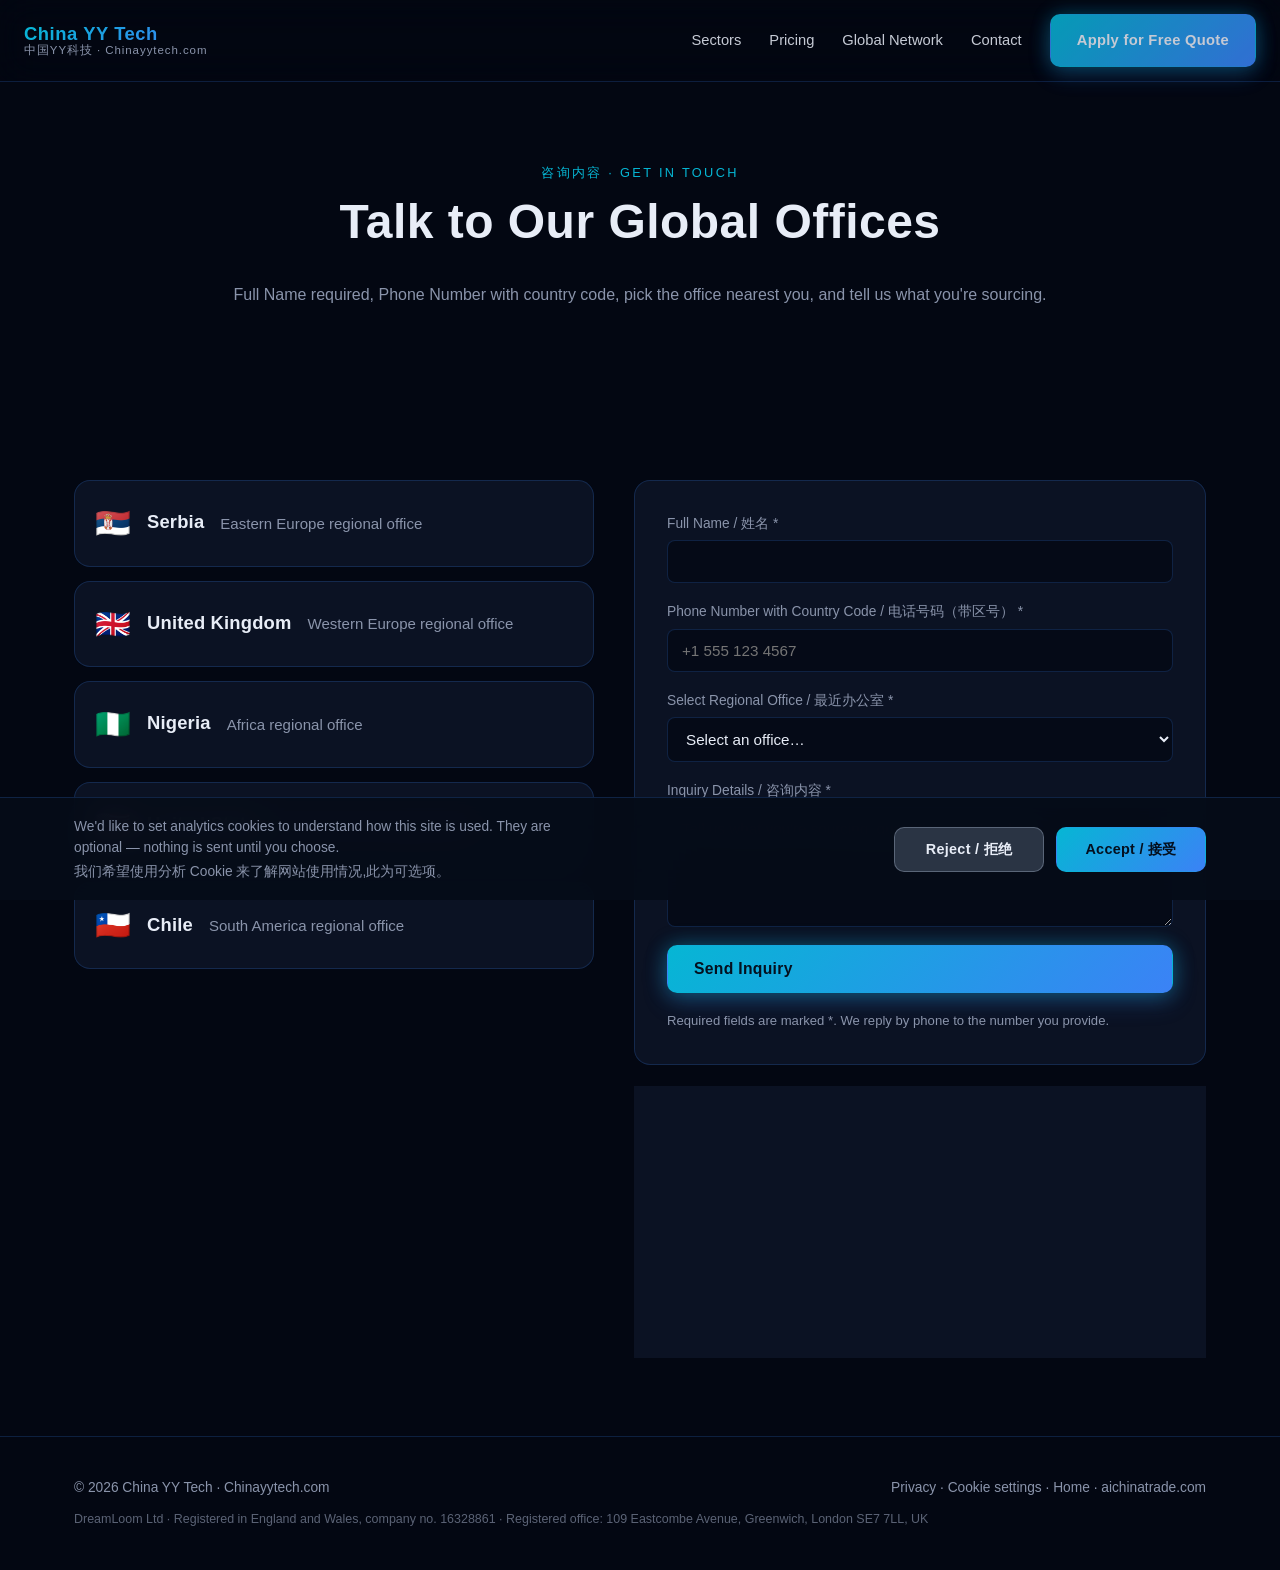
==== commit 41eb60f6: "Remove the "before publishing" notice box from the privacy policy All placeholders are resolved, so " ====
--- a/contact.html
+++ b/contact.html
@@ -16,8 +16,8 @@
 </script>
 <title>Contact | China YY Tech</title>
 <meta name="description" content="Get a free factory-direct quotation from China YY Tech. Reach our regional offices in Serbia, the UK, Nigeria, the USA, or Chile." />
-<link rel="stylesheet" href="css/fonts.css?v=5f98d1577d96" />
-<link rel="stylesheet" href="css/style.css?v=5f98d1577d96" />
+<link rel="stylesheet" href="css/fonts.css?v=ca7e3b48621f" />
+<link rel="stylesheet" href="css/style.css?v=ca7e3b48621f" />
 </head>
 <body>
 
@@ -163,7 +163,7 @@
   </div>
 </div>
 
-<script defer src="js/consent.js?v=5f98d1577d96"></script>
-<script type="module" src="js/main.js?v=5f98d1577d96"></script>
+<script defer src="js/consent.js?v=ca7e3b48621f"></script>
+<script type="module" src="js/main.js?v=ca7e3b48621f"></script>
 </body>
 </html>
--- a/css/style.css
+++ b/css/style.css
@@ -561,15 +561,6 @@
   color: var(--cyan);
 }
 .doc__meta { color: var(--text-dim); font-size: 0.84rem; }
-.doc__todo {
-  background: rgba(245, 158, 11, 0.09);
-  border: 1px solid rgba(245, 158, 11, 0.4);
-  border-radius: 12px;
-  padding: 16px 18px;
-  color: var(--text-dim);
-  font-size: 0.88rem;
-}
-.doc__todo strong { color: var(--gold-bright); }
 .doc__fill {
   background: rgba(245, 158, 11, 0.18);
   border-bottom: 1px dashed var(--gold);
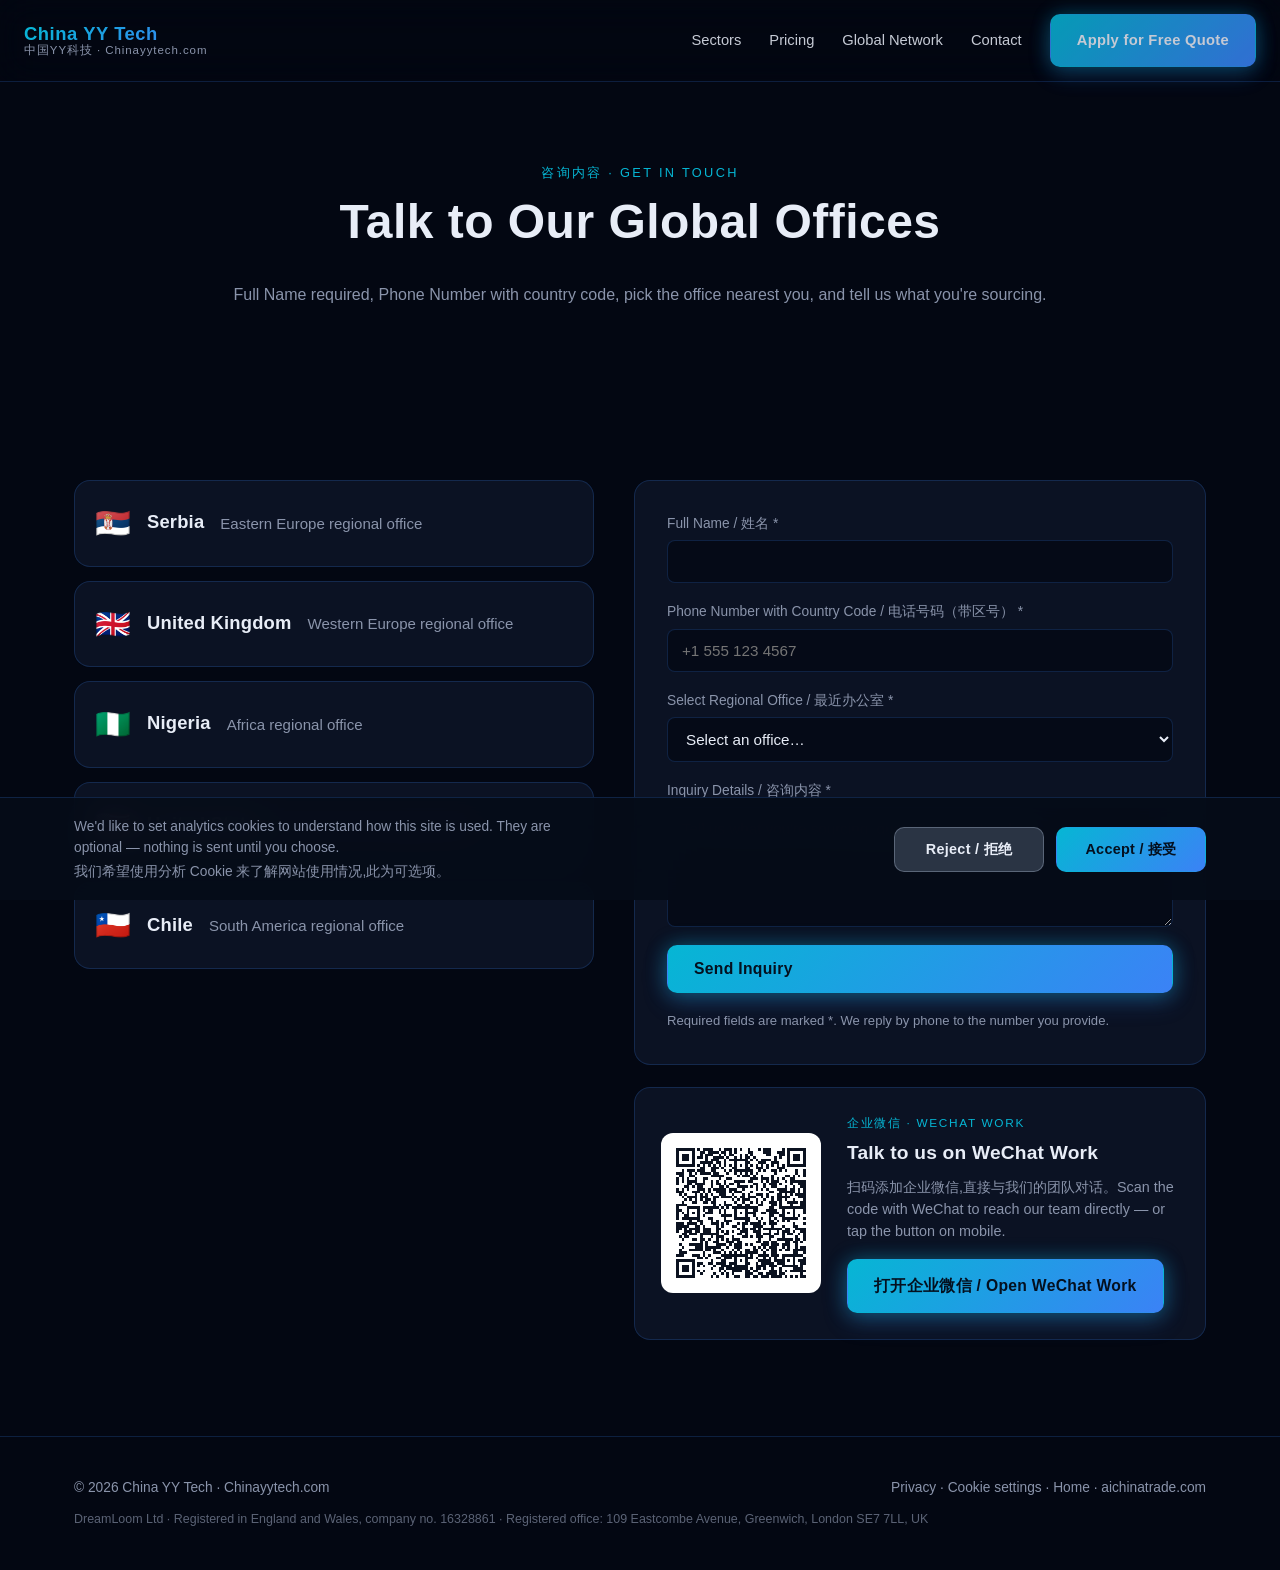
==== commit 97c77018: "Fix mobile/iPad layout breaking during hero scroll Plain vh is pinned to the browser's largest possi" ====
--- a/contact.html
+++ b/contact.html
@@ -16,8 +16,8 @@
 </script>
 <title>Contact | China YY Tech</title>
 <meta name="description" content="Get a free factory-direct quotation from China YY Tech. Reach our regional offices in Serbia, the UK, Nigeria, the USA, or Chile." />
-<link rel="stylesheet" href="css/fonts.css?v=ca7e3b48621f" />
-<link rel="stylesheet" href="css/style.css?v=ca7e3b48621f" />
+<link rel="stylesheet" href="css/fonts.css?v=a04fec915d3f" />
+<link rel="stylesheet" href="css/style.css?v=a04fec915d3f" />
 </head>
 <body>
 
@@ -163,7 +163,7 @@
   </div>
 </div>
 
-<script defer src="js/consent.js?v=ca7e3b48621f"></script>
-<script type="module" src="js/main.js?v=ca7e3b48621f"></script>
+<script defer src="js/consent.js?v=a04fec915d3f"></script>
+<script type="module" src="js/main.js?v=a04fec915d3f"></script>
 </body>
 </html>
--- a/css/style.css
+++ b/css/style.css
@@ -209,10 +209,16 @@
 @media (max-width: 820px) {
   .storyboard { height: 820vh; }
 }
+/* dvh tracks the real visible area on mobile; plain vh is pinned to the
+   largest possible viewport, so on phones/iPads where the browser chrome
+   shows and hides while scrolling, vh leaves the sticky stage taller than
+   what's actually on screen (gaps, misaligned captions). Declared second so
+   browsers without dvh support keep the vh fallback above. */
 .storyboard__stage {
   position: sticky;
   top: 0;
   height: 100vh;
+  height: 100dvh;
   width: 100%;
   overflow: hidden;
   /* Base layer under the canvas: the stage still reads as designed if WebGL never paints. */
